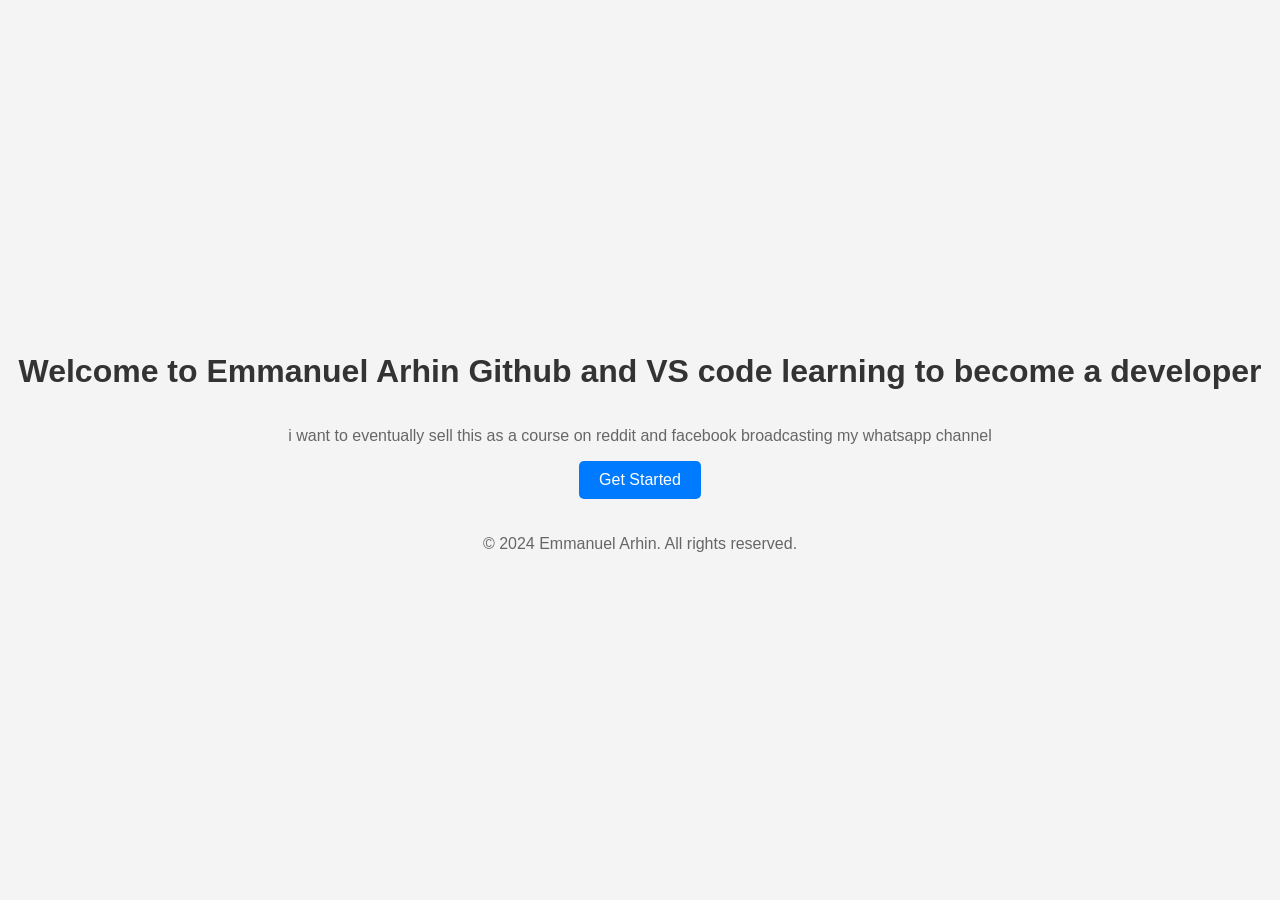
==== index.html @ 630e4eb4 "fix: update footer copyright year to 2024" ====
<!DOCTYPE html>
<html lang="en">
<head>
    <meta charset="UTF-8">
    <meta name="viewport" content="width=device-width, initial-scale=1.0">
    <title>Landing Page</title>
    <style>
        body {
            font-family: Arial, sans-serif;
            margin: 0;
            padding: 0;
            display: flex;
            flex-direction: column;
            align-items: center;
            justify-content: center;
            height: 100vh;
            background-color: #f4f4f4;
        }
        h1 {
            color: #333;
        }
        p {
            color: hsl(0, 0%, 40%);
        }
        .cta-button {
            padding: 10px 20px;
            background-color: #007BFF;
            color: white;
            border: none;
            border-radius: 5px;
            cursor: pointer;
            text-decoration: none;
        }
        footer {
            margin-top: 20px;
            color: #999;
        }
    </style>
</head>
<body>
    <h1>Welcome to Emmanuel Arhin Github and VS code learning to become a developer </h1>
    <p>i want to eventually sell this as a course on reddit and facebook broadcasting my whatsapp channel</p>
    <a href="#" class="cta-button">Get Started</a>
    <footer>
        <p>&copy; 2024 Emmanuel Arhin. All rights reserved.
            
        </p>
    </footer>
</body>
</html>
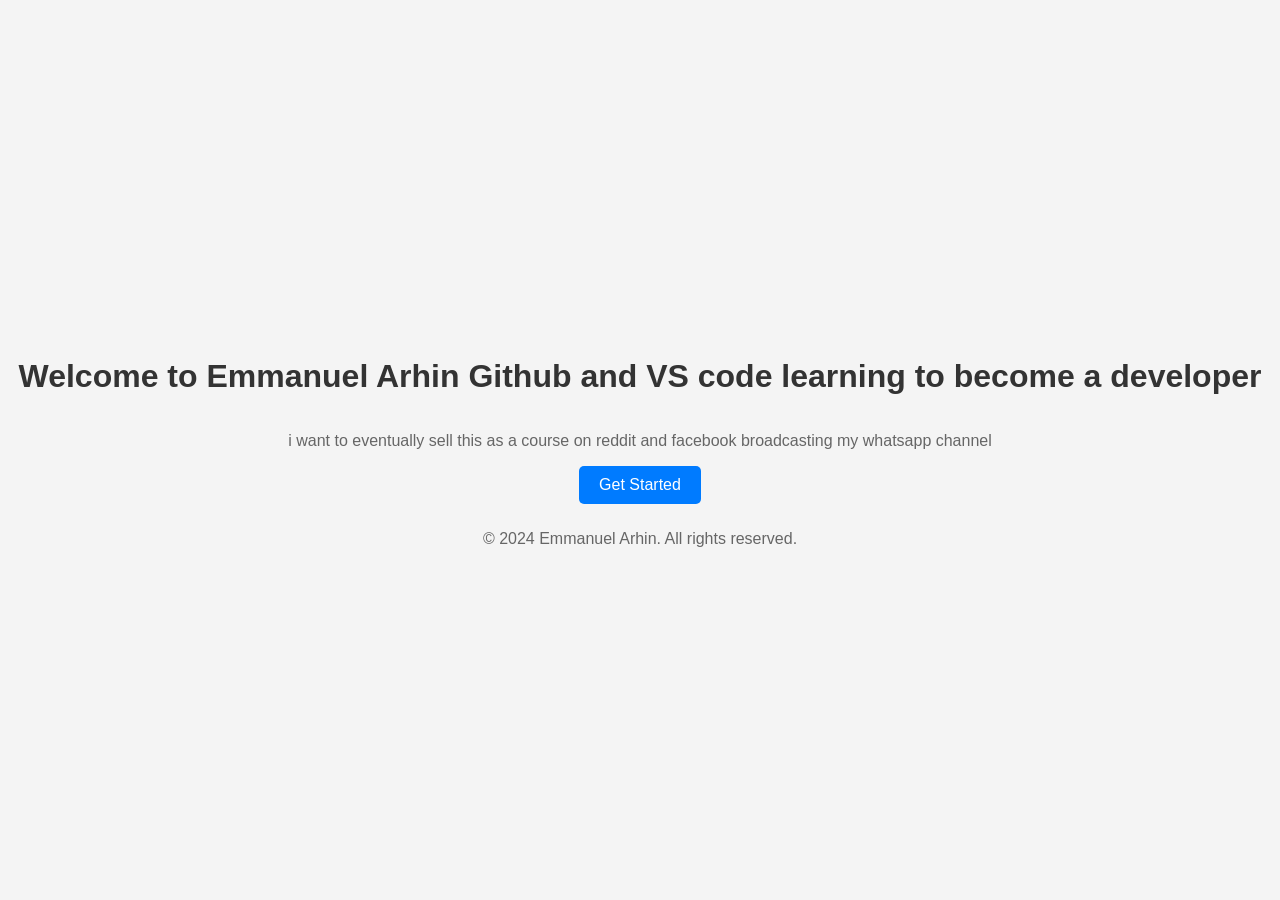
==== commit ac5df51c: "jhg" ====
--- a/index.html
+++ b/index.html
@@ -32,7 +32,7 @@
             text-decoration: none;
         }
         footer {
-            margin-top: 20px;
+            margin-top: 10px;
             color: #999;
         }
     </style>
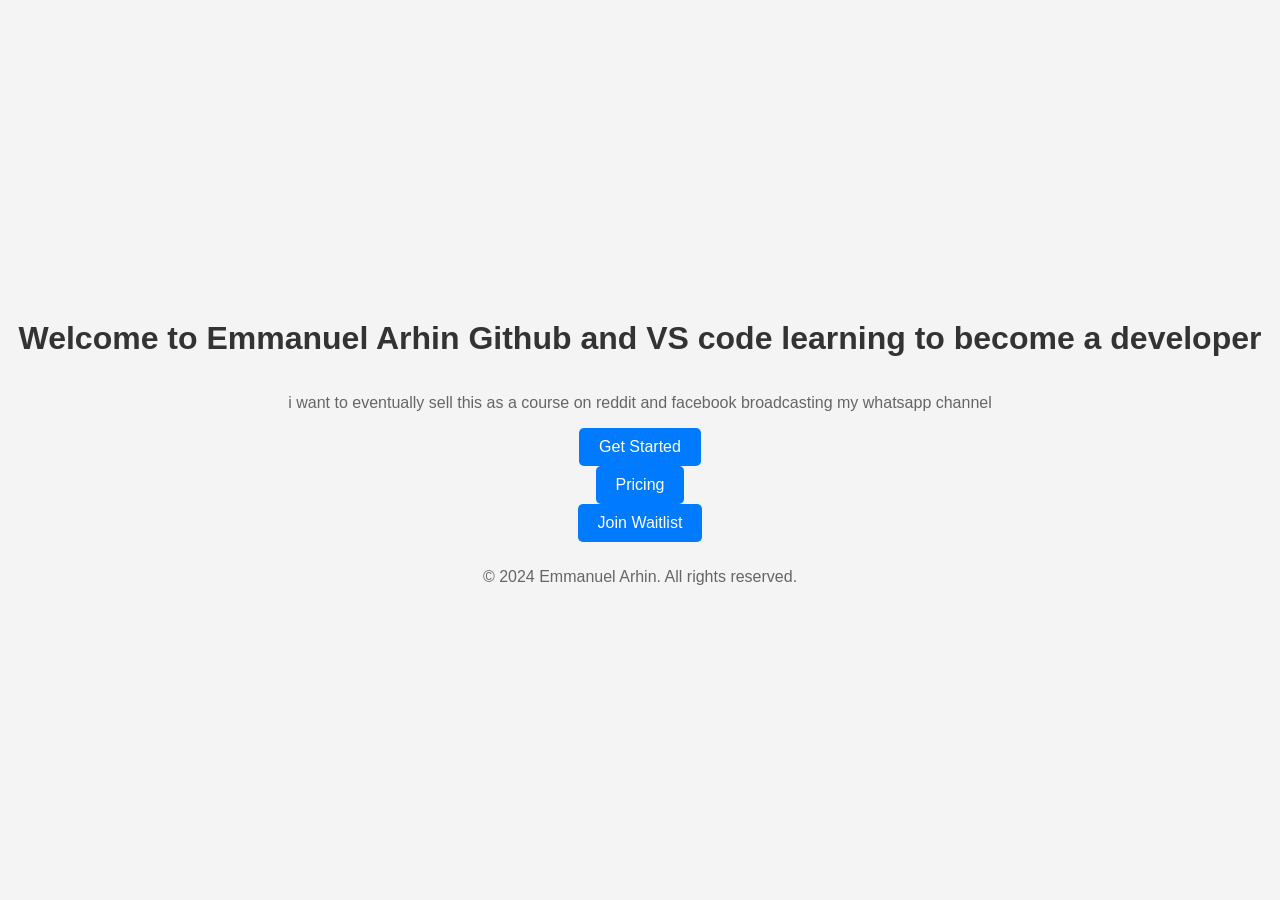
==== commit 267b666c: "Updated HTML pages to include navigation links and created authentication page" ====
--- a/index.html
+++ b/index.html
@@ -40,7 +40,9 @@
 <body>
     <h1>Welcome to Emmanuel Arhin Github and VS code learning to become a developer </h1>
     <p>i want to eventually sell this as a course on reddit and facebook broadcasting my whatsapp channel</p>
-    <a href="#" class="cta-button">Get Started</a>
+    <a href="auth.html" class="cta-button">Get Started</a>
+    <a href="pricing.html" class="cta-button">Pricing</a>
+    <a href="waitlist.html" class="cta-button">Join Waitlist</a>
     <footer>
         <p>&copy; 2024 Emmanuel Arhin. All rights reserved.
             
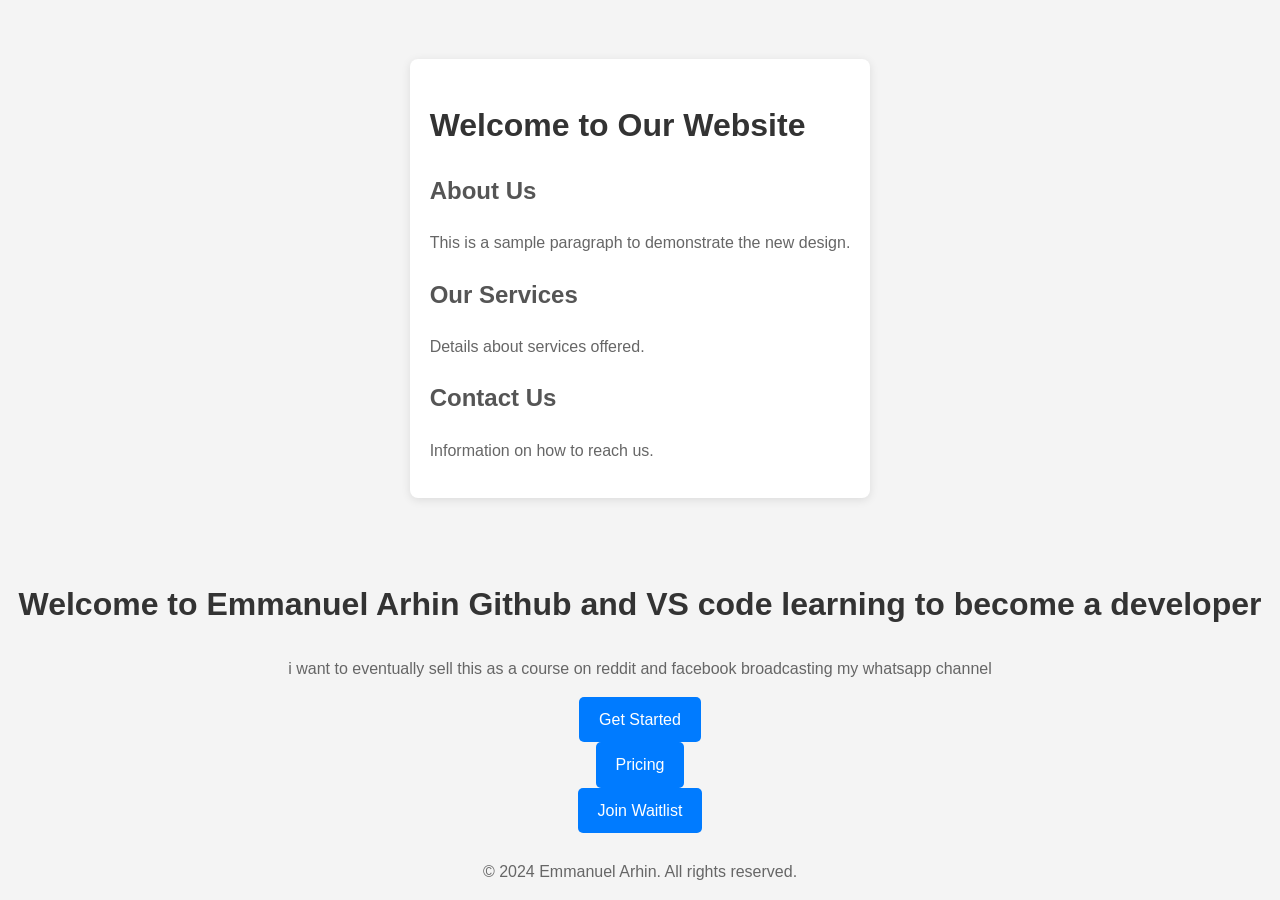
==== commit 75bef076: "feat: enhance HTML structure and styling for improved user experience Updated `auth.html`, `index.ht" ====
--- a/index.html
+++ b/index.html
@@ -1,3 +1,46 @@
+<style>
+    body {
+        font-family: Arial, sans-serif;
+        line-height: 1.6;
+        margin: 0;
+        padding: 20px;
+        background-color: #f4f4f4;
+    }
+
+    h1 {
+        color: #333;
+        margin-bottom: 10px;
+    }
+
+    h2 {
+        color: #555;
+        margin-top: 20px;
+    }
+
+    p {
+        color: #666;
+        margin-bottom: 15px;
+    }
+
+    .container {
+        max-width: 800px;
+        margin: auto;
+        background: white;
+        padding: 20px;
+        border-radius: 8px;
+        box-shadow: 0 2px 10px rgba(0, 0, 0, 0.1);
+    }
+</style>
+
+<div class="container">
+    <h1>Welcome to Our Website</h1>
+    <h2>About Us</h2>
+    <p>This is a sample paragraph to demonstrate the new design.</p>
+    <h2>Our Services</h2>
+    <p>Details about services offered.</p>
+    <h2>Contact Us</h2>
+    <p>Information on how to reach us.</p>
+</div>
 <!DOCTYPE html>
 <html lang="en">
 <head>
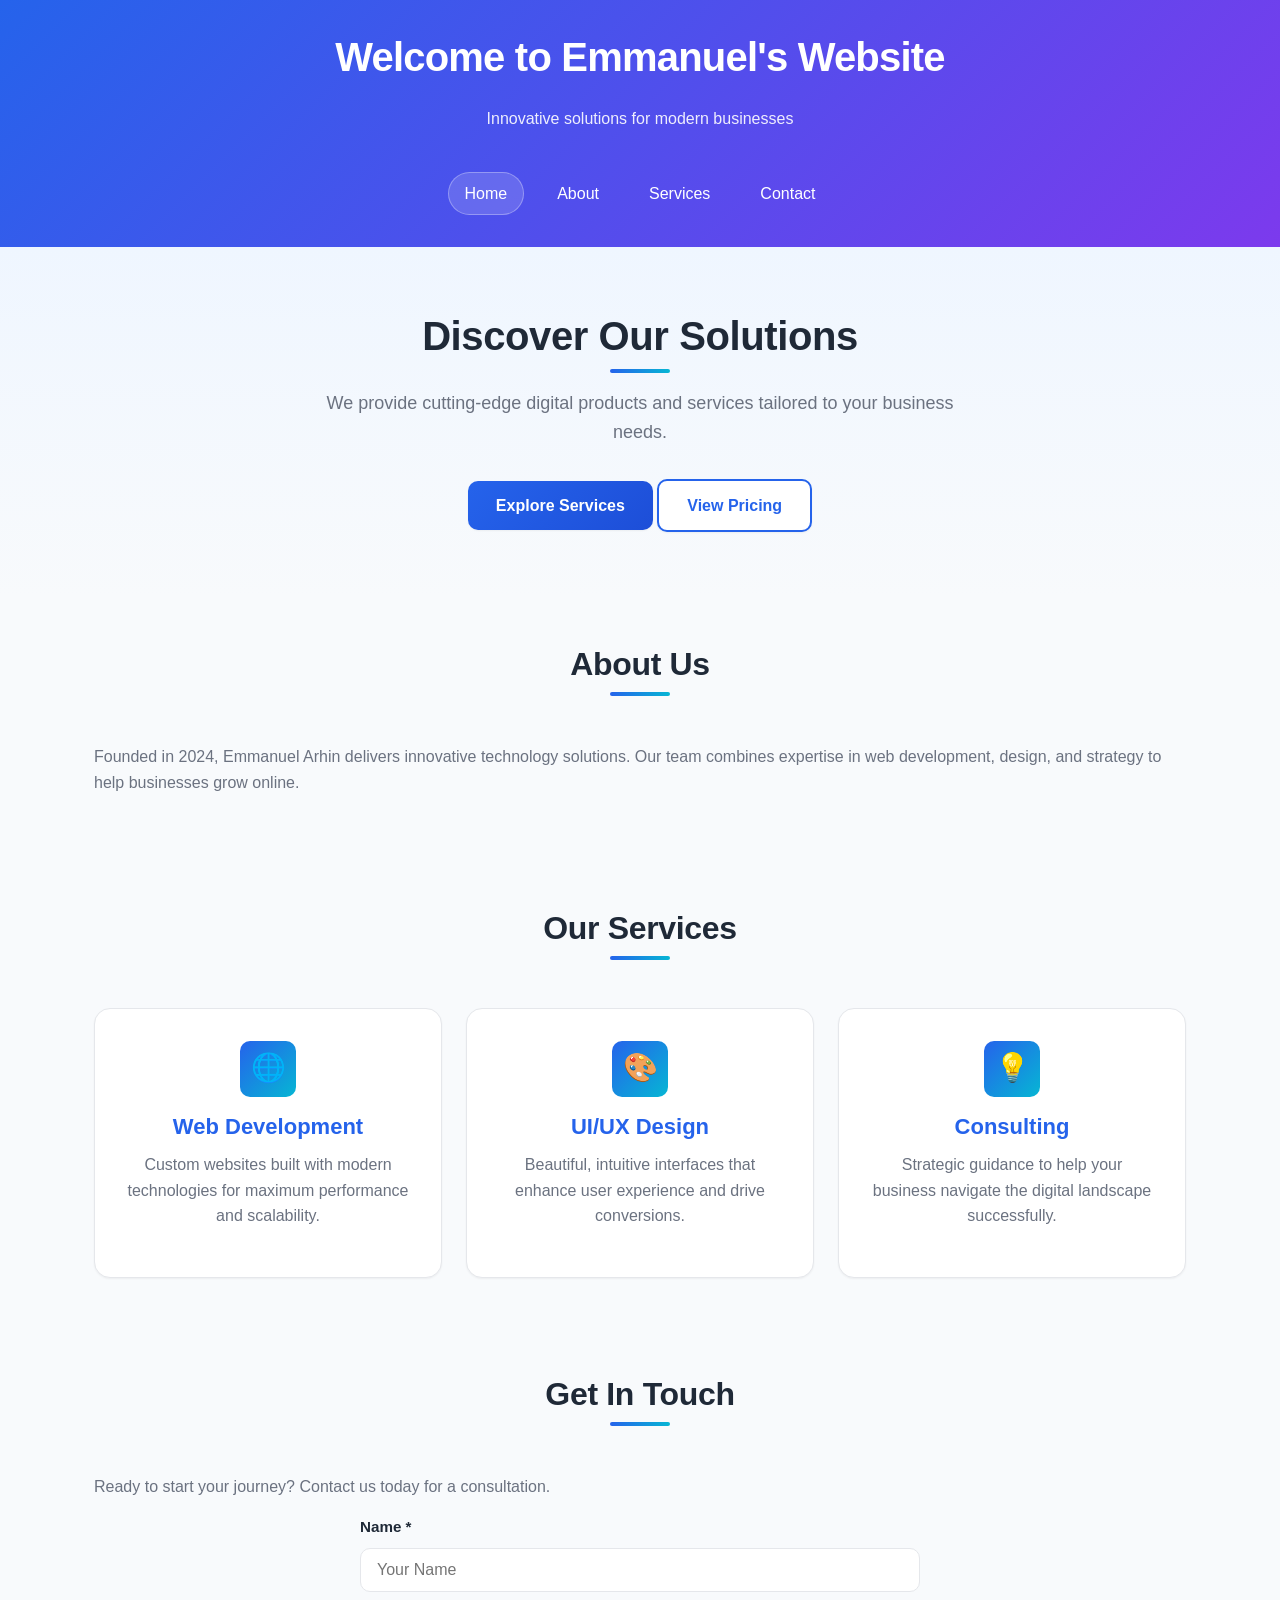
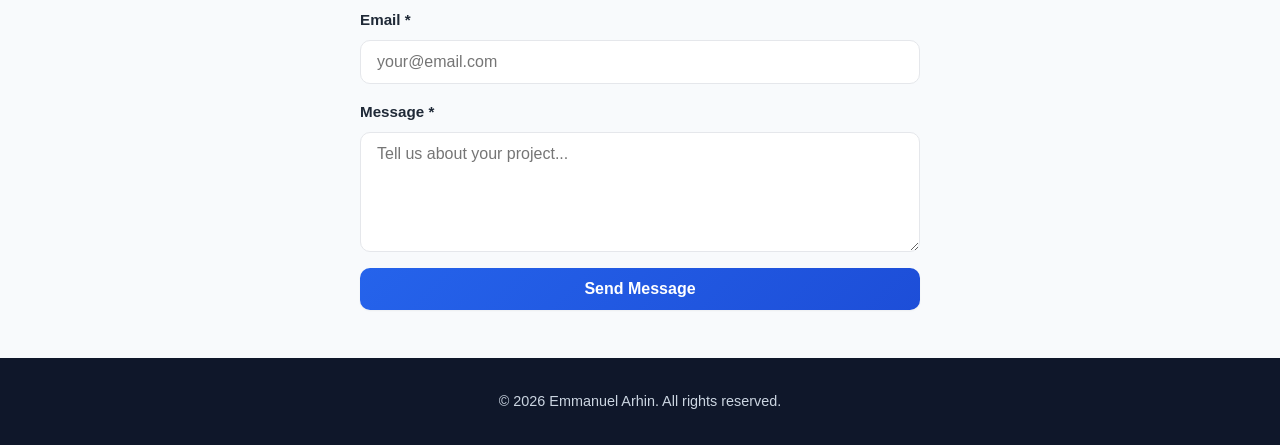
==== commit 43c74657: "feat: redesign all pages with shared design system (issue #8) - Create styles.css with shared design" ====
--- a/index.html
+++ b/index.html
@@ -1,95 +1,86 @@
-<style>
-    body {
-        font-family: Arial, sans-serif;
-        line-height: 1.6;
-        margin: 0;
-        padding: 20px;
-        background-color: #f4f4f4;
-    }
-
-    h1 {
-        color: #333;
-        margin-bottom: 10px;
-    }
-
-    h2 {
-        color: #555;
-        margin-top: 20px;
-    }
-
-    p {
-        color: #666;
-        margin-bottom: 15px;
-    }
-
-    .container {
-        max-width: 800px;
-        margin: auto;
-        background: white;
-        padding: 20px;
-        border-radius: 8px;
-        box-shadow: 0 2px 10px rgba(0, 0, 0, 0.1);
-    }
-</style>
-
-<div class="container">
-    <h1>Welcome to Our Website</h1>
-    <h2>About Us</h2>
-    <p>This is a sample paragraph to demonstrate the new design.</p>
-    <h2>Our Services</h2>
-    <p>Details about services offered.</p>
-    <h2>Contact Us</h2>
-    <p>Information on how to reach us.</p>
-</div>
 <!DOCTYPE html>
 <html lang="en">
 <head>
     <meta charset="UTF-8">
     <meta name="viewport" content="width=device-width, initial-scale=1.0">
-    <title>Landing Page</title>
-    <style>
-        body {
-            font-family: Arial, sans-serif;
-            margin: 0;
-            padding: 0;
-            display: flex;
-            flex-direction: column;
-            align-items: center;
-            justify-content: center;
-            height: 100vh;
-            background-color: #f4f4f4;
-        }
-        h1 {
-            color: #333;
-        }
-        p {
-            color: hsl(0, 0%, 40%);
-        }
-        .cta-button {
-            padding: 10px 20px;
-            background-color: #007BFF;
-            color: white;
-            border: none;
-            border-radius: 5px;
-            cursor: pointer;
-            text-decoration: none;
-        }
-        footer {
-            margin-top: 10px;
-            color: #999;
-        }
-    </style>
+    <title>Landing Page - Emmanuel Arhin</title>
+    <link rel="stylesheet" href="styles.css">
 </head>
 <body>
-    <h1>Welcome to Emmanuel Arhin Github and VS code learning to become a developer </h1>
-    <p>i want to eventually sell this as a course on reddit and facebook broadcasting my whatsapp channel</p>
-    <a href="auth.html" class="cta-button">Get Started</a>
-    <a href="pricing.html" class="cta-button">Pricing</a>
-    <a href="waitlist.html" class="cta-button">Join Waitlist</a>
-    <footer>
-        <p>&copy; 2024 Emmanuel Arhin. All rights reserved.
-            
-        </p>
+    <header class="site-header">
+        <div class="container">
+            <h1>Welcome to Emmanuel's Website</h1>
+            <p>Innovative solutions for modern businesses</p>
+            <nav class="main-nav">
+                <a href="#home" class="active">Home</a>
+                <a href="#about">About</a>
+                <a href="#services">Services</a>
+                <a href="#contact">Contact</a>
+            </nav>
+        </div>
+    </header>
+
+    <main class="content">
+        <section id="home" class="hero-section">
+            <div class="hero-content">
+                <h2>Discover Our Solutions</h2>
+                <p>We provide cutting-edge digital products and services tailored to your business needs.</p>
+                <a href="#services" class="cta-button">Explore Services</a>
+                <a href="pricing.html" class="cta-button secondary">View Pricing</a>
+            </div>
+        </section>
+
+        <section id="about">
+            <div class="container">
+                <h2>About Us</h2>
+                <p>Founded in 2024, Emmanuel Arhin delivers innovative technology solutions. Our team combines expertise in web development, design, and strategy to help businesses grow online.</p>
+            </div>
+        </section>
+
+        <section id="services">
+            <div class="container">
+                <h2>Our Services</h2>
+                <div class="service-cards">
+                    <div class="card">
+                        <div class="icon">🌐</div>
+                        <h3>Web Development</h3>
+                        <p>Custom websites built with modern technologies for maximum performance and scalability.</p>
+                    </div>
+                    <div class="card">
+                        <div class="icon">🎨</div>
+                        <h3>UI/UX Design</h3>
+                        <p>Beautiful, intuitive interfaces that enhance user experience and drive conversions.</p>
+                    </div>
+                    <div class="card">
+                        <div class="icon">💡</div>
+                        <h3>Consulting</h3>
+                        <p>Strategic guidance to help your business navigate the digital landscape successfully.</p>
+                    </div>
+                </div>
+            </div>
+        </section>
+
+        <section id="contact" class="contact-section">
+            <div class="container">
+                <h2>Get In Touch</h2>
+                <p>Ready to start your journey? Contact us today for a consultation.</p>
+                <form>
+                    <label for="name">Name *</label>
+                    <input type="text" id="name" name="name" placeholder="Your Name" required>
+                    <label for="email">Email *</label>
+                    <input type="email" id="email" name="email" placeholder="your@email.com" required>
+                    <label for="message">Message *</label>
+                    <textarea id="message" name="message" placeholder="Tell us about your project..." required></textarea>
+                    <button type="submit" class="cta-button">Send Message</button>
+                </form>
+            </div>
+        </section>
+    </main>
+
+    <footer class="site-footer">
+        <div class="container">
+            <p>&copy; 2026 Emmanuel Arhin. All rights reserved.</p>
+        </div>
     </footer>
 </body>
 </html>
--- a/styles.css
+++ b/styles.css
@@ -0,0 +1,488 @@
+/* =========================================================
+   Shared Design System for the Website
+   Used by: index.html, auth.html, pricing.html,
+            waitlist.html, new_page.html
+   ========================================================= */
+
+:root {
+    --color-primary: #2563eb;
+    --color-primary-dark: #1d4ed8;
+    --color-secondary: #7c3aed;
+    --color-accent: #06b6d4;
+    --color-bg: #f8fafc;
+    --color-surface: #ffffff;
+    --color-text: #1f2937;
+    --color-text-muted: #6b7280;
+    --color-border: #e5e7eb;
+    --color-success: #10b981;
+    --color-warning: #f59e0b;
+    --color-danger: #ef4444;
+    --shadow-sm: 0 1px 2px rgba(0, 0, 0, 0.05);
+    --shadow-md: 0 4px 6px rgba(0, 0, 0, 0.1);
+    --shadow-lg: 0 10px 25px rgba(0, 0, 0, 0.1);
+    --shadow-xl: 0 20px 40px rgba(0, 0, 0, 0.15);
+    --radius-sm: 6px;
+    --radius-md: 10px;
+    --radius-lg: 16px;
+    --radius-full: 9999px;
+    --space-xs: 0.5rem;
+    --space-sm: 0.75rem;
+    --space-md: 1rem;
+    --space-lg: 1.5rem;
+    --space-xl: 2rem;
+    --space-2xl: 3rem;
+    --space-3xl: 4rem;
+    --font-sans: -apple-system, BlinkMacSystemFont, "Segoe UI", Roboto,
+        "Helvetica Neue", Arial, sans-serif;
+    --transition: all 0.25s ease;
+}
+
+* {
+    box-sizing: border-box;
+    margin: 0;
+    padding: 0;
+}
+
+html {
+    scroll-behavior: smooth;
+}
+
+body {
+    font-family: var(--font-sans);
+    font-size: 16px;
+    line-height: 1.6;
+    color: var(--color-text);
+    background-color: var(--color-bg);
+    min-height: 100vh;
+    display: flex;
+    flex-direction: column;
+}
+
+/* --- Typography --- */
+h1, h2, h3, h4 {
+    color: var(--color-text);
+    font-weight: 700;
+    line-height: 1.25;
+    margin-bottom: var(--space-md);
+}
+h1 { font-size: 2.5rem; letter-spacing: -0.02em; }
+h2 { font-size: 2rem; letter-spacing: -0.01em; }
+h3 { font-size: 1.375rem; }
+h4 { font-size: 1.125rem; }
+
+p { color: var(--color-text-muted); margin-bottom: var(--space-md); }
+
+a {
+    color: var(--color-primary);
+    text-decoration: none;
+    transition: var(--transition);
+}
+a:hover { color: var(--color-primary-dark); }
+
+/* --- Layout --- */
+.container {
+    width: 100%;
+    max-width: 1140px;
+    margin: 0 auto;
+    padding: 0 var(--space-lg);
+}
+.content { flex: 1; width: 100%; }
+
+/* --- Header / Nav --- */
+.site-header {
+    background: linear-gradient(135deg, var(--color-primary) 0%, var(--color-secondary) 100%);
+    color: #fff;
+    padding: var(--space-xl) 0;
+    box-shadow: var(--shadow-md);
+}
+.site-header .container {
+    display: flex;
+    flex-direction: column;
+    align-items: center;
+    gap: var(--space-md);
+}
+.site-header h1 {
+    color: #fff;
+    margin-bottom: var(--space-xs);
+    text-align: center;
+}
+.site-header p {
+    color: rgba(255, 255, 255, 0.9);
+    text-align: center;
+    margin-bottom: var(--space-sm);
+}
+.main-nav {
+    display: flex;
+    flex-wrap: wrap;
+    justify-content: center;
+    gap: var(--space-md);
+    margin-top: var(--space-sm);
+}
+.main-nav a {
+    color: #fff;
+    padding: var(--space-xs) var(--space-md);
+    border-radius: var(--radius-full);
+    font-weight: 500;
+    transition: var(--transition);
+    border: 1px solid transparent;
+}
+.main-nav a:hover,
+.main-nav a.active {
+    background: rgba(255, 255, 255, 0.15);
+    border-color: rgba(255, 255, 255, 0.3);
+    color: #fff;
+}
+
+/* --- Hero --- */
+.hero-section {
+    background: linear-gradient(180deg, #eff6ff 0%, var(--color-bg) 100%);
+    padding: var(--space-3xl) 0;
+    text-align: center;
+}
+.hero-content {
+    max-width: 720px;
+    margin: 0 auto;
+    padding: 0 var(--space-lg);
+}
+.hero-content h2 {
+    font-size: 2.5rem;
+    margin-bottom: var(--space-md);
+    color: var(--color-text);
+}
+.hero-content p { font-size: 1.125rem; margin-bottom: var(--space-xl); }
+
+/* --- Sections --- */
+section { padding: var(--space-2xl) 0; }
+
+section h2 {
+    text-align: center;
+    margin-bottom: var(--space-2xl);
+    position: relative;
+    padding-bottom: var(--space-sm);
+}
+section h2::after {
+    content: "";
+    position: absolute;
+    bottom: 0;
+    left: 50%;
+    transform: translateX(-50%);
+    width: 60px;
+    height: 4px;
+    background: linear-gradient(90deg, var(--color-primary), var(--color-accent));
+    border-radius: var(--radius-full);
+}
+/* --- Cards / Services --- */
+.service-cards {
+    display: grid;
+    grid-template-columns: repeat(auto-fit, minmax(260px, 1fr));
+    gap: var(--space-lg);
+}
+.card {
+    background: var(--color-surface);
+    border: 1px solid var(--color-border);
+    border-radius: var(--radius-lg);
+    padding: var(--space-xl);
+    box-shadow: var(--shadow-sm);
+    transition: var(--transition);
+    text-align: center;
+}
+.card:hover {
+    transform: translateY(-4px);
+    box-shadow: var(--shadow-xl);
+    border-color: var(--color-primary);
+}
+.card h3 { color: var(--color-primary); margin-bottom: var(--space-sm); }
+.card .icon {
+    width: 56px;
+    height: 56px;
+    border-radius: var(--radius-md);
+    background: linear-gradient(135deg, var(--color-primary), var(--color-accent));
+    color: #fff;
+    display: inline-flex;
+    align-items: center;
+    justify-content: center;
+    font-size: 1.75rem;
+    margin-bottom: var(--space-md);
+}
+
+/* --- Buttons --- */
+.cta-button,
+button[type="submit"],
+.btn {
+    display: inline-block;
+    padding: 0.75rem 1.75rem;
+    background: linear-gradient(135deg, var(--color-primary), var(--color-primary-dark));
+    color: #fff !important;
+    border: none;
+    border-radius: var(--radius-md);
+    font-size: 1rem;
+    font-weight: 600;
+    cursor: pointer;
+    text-decoration: none;
+    transition: var(--transition);
+    box-shadow: var(--shadow-sm);
+}
+.cta-button:hover,
+button[type="submit"]:hover,
+.btn:hover {
+    transform: translateY(-2px);
+    box-shadow: var(--shadow-lg);
+    background: linear-gradient(135deg, var(--color-primary-dark), var(--color-secondary));
+}
+.cta-button.secondary {
+    background: var(--color-surface);
+    color: var(--color-primary) !important;
+    border: 2px solid var(--color-primary);
+}
+.cta-button.secondary:hover {
+    background: var(--color-primary);
+    color: #fff !important;
+}
+
+/* --- Forms --- */
+form {
+    display: flex;
+    flex-direction: column;
+    gap: var(--space-md);
+    max-width: 480px;
+    margin: 0 auto;
+}
+form label {
+    font-weight: 600;
+    color: var(--color-text);
+    font-size: 0.95rem;
+    margin-bottom: calc(-1 * var(--space-xs));
+}
+input[type="text"],
+input[type="email"],
+input[type="password"],
+input[type="tel"],
+textarea,
+select {
+    width: 100%;
+    padding: 0.75rem 1rem;
+    border: 1px solid var(--color-border);
+    border-radius: var(--radius-md);
+    font-family: inherit;
+    font-size: 1rem;
+    color: var(--color-text);
+    background: var(--color-surface);
+    transition: var(--transition);
+}
+input:focus,
+textarea:focus,
+select:focus {
+    outline: none;
+    border-color: var(--color-primary);
+    box-shadow: 0 0 0 3px rgba(37, 99, 235, 0.15);
+}
+textarea { min-height: 120px; resize: vertical; }
+.contact-section form { max-width: 560px; }
+
+/* --- Auth tabs --- */
+.auth-tabs {
+    display: flex;
+    justify-content: center;
+    gap: var(--space-xs);
+    margin-bottom: var(--space-xl);
+    background: var(--color-bg);
+    padding: var(--space-xs);
+    border-radius: var(--radius-full);
+    max-width: 320px;
+    margin-left: auto;
+    margin-right: auto;
+}
+.auth-tabs button {
+    flex: 1;
+    padding: 0.6rem 1rem;
+    border: none;
+    background: transparent;
+    color: var(--color-text-muted);
+    font-weight: 600;
+    border-radius: var(--radius-full);
+    cursor: pointer;
+    transition: var(--transition);
+}
+.auth-tabs button.active {
+    background: var(--color-primary);
+    color: #fff;
+    box-shadow: var(--shadow-sm);
+}
+.auth-card {
+    background: var(--color-surface);
+    border-radius: var(--radius-lg);
+    padding: var(--space-2xl);
+    box-shadow: var(--shadow-lg);
+    max-width: 460px;
+    margin: 0 auto;
+    border: 1px solid var(--color-border);
+}
+.auth-card h2 { text-align: center; }
+.auth-card h2::after { display: none; }
+.auth-card .subtitle { text-align: center; margin-bottom: var(--space-xl); color: var(--color-text-muted); }
+.auth-meta { text-align: center; margin-top: var(--space-lg); color: var(--color-text-muted); font-size: 0.9rem; }
+.divider {
+    display: flex; align-items: center; gap: var(--space-sm);
+    color: var(--color-text-muted); margin: var(--space-md) 0; font-size: 0.85rem;
+}
+.divider::before,
+.divider::after {
+    content: "";
+    flex: 1;
+    height: 1px;
+    background: var(--color-border);
+}
+/* --- Pricing --- */
+.pricing-cards {
+    display: grid;
+    grid-template-columns: repeat(auto-fit, minmax(260px, 1fr));
+    gap: var(--space-lg);
+    align-items: stretch;
+}
+.pricing-card {
+    background: var(--color-surface);
+    border: 1px solid var(--color-border);
+    border-radius: var(--radius-lg);
+    padding: var(--space-2xl) var(--space-xl);
+    box-shadow: var(--shadow-sm);
+    text-align: center;
+    transition: var(--transition);
+    display: flex;
+    flex-direction: column;
+    gap: var(--space-md);
+}
+.pricing-card:hover {
+    transform: translateY(-6px);
+    box-shadow: var(--shadow-xl);
+}
+.pricing-card.featured {
+    border-color: var(--color-primary);
+    background: linear-gradient(180deg, #eff6ff 0%, var(--color-surface) 60%);
+    transform: scale(1.03);
+}
+.pricing-card .badge {
+    display: inline-block;
+    background: var(--color-primary);
+    color: #fff;
+    font-size: 0.75rem;
+    font-weight: 700;
+    padding: 0.25rem 0.75rem;
+    border-radius: var(--radius-full);
+    text-transform: uppercase;
+    letter-spacing: 0.05em;
+    margin-bottom: var(--space-xs);
+}
+.pricing-card h3 { color: var(--color-text); margin-bottom: 0; }
+.pricing-card .price {
+    font-size: 2.5rem;
+    font-weight: 800;
+    color: var(--color-primary);
+}
+.pricing-card .price small {
+    font-size: 1rem;
+    color: var(--color-text-muted);
+    font-weight: 500;
+}
+.pricing-card ul {
+    list-style: none;
+    text-align: left;
+    margin: var(--space-md) 0;
+    flex: 1;
+}
+.pricing-card ul li {
+    padding: var(--space-xs) 0;
+    color: var(--color-text);
+    border-bottom: 1px dashed var(--color-border);
+    font-size: 0.95rem;
+}
+.pricing-card ul li:last-child { border-bottom: none; }
+.pricing-card ul li::before {
+    content: "✓ ";
+    color: var(--color-success);
+    font-weight: 700;
+    margin-right: 0.4rem;
+}
+
+/* --- Waitlist --- */
+.waitlist-hero {
+    text-align: center;
+    padding: var(--space-3xl) var(--space-lg);
+    background: linear-gradient(135deg, #ede9fe 0%, #eff6ff 100%);
+    border-radius: var(--radius-lg);
+    margin: var(--space-2xl) auto;
+    max-width: 720px;
+}
+.waitlist-hero h2 { margin-bottom: var(--space-md); }
+.waitlist-hero h2::after { display: none; }
+.benefits {
+    list-style: none;
+    display: grid;
+    grid-template-columns: repeat(auto-fit, minmax(220px, 1fr));
+    gap: var(--space-md);
+    margin: var(--space-2xl) 0;
+    padding: 0;
+}
+.benefits li {
+    background: var(--color-surface);
+    border: 1px solid var(--color-border);
+    border-radius: var(--radius-md);
+    padding: var(--space-md);
+    font-weight: 500;
+    text-align: center;
+    box-shadow: var(--shadow-sm);
+}
+.benefits li::before {
+    content: "★ ";
+    color: var(--color-warning);
+}
+
+/* --- Showcase / new page --- */
+.showcase-grid {
+    display: grid;
+    grid-template-columns: repeat(auto-fit, minmax(220px, 1fr));
+    gap: var(--space-md);
+    margin-top: var(--space-xl);
+}
+.swatch {
+    border-radius: var(--radius-md);
+    padding: var(--space-lg);
+    color: #fff;
+    text-align: center;
+    font-weight: 600;
+    box-shadow: var(--shadow-sm);
+}
+.swatch.s1 { background: var(--color-primary); }
+.swatch.s2 { background: var(--color-secondary); }
+.swatch.s3 { background: var(--color-accent); }
+.swatch.s4 { background: var(--color-success); }
+.swatch.s5 { background: var(--color-warning); }
+.swatch.s6 { background: var(--color-danger); }
+
+/* --- Footer --- */
+.site-footer {
+    background: #0f172a;
+    color: #cbd5e1;
+    padding: var(--space-xl) 0;
+    text-align: center;
+    margin-top: auto;
+    font-size: 0.9rem;
+}
+.site-footer p { color: #cbd5e1; margin: 0; }
+
+/* --- Back link --- */
+.back-link {
+    display: inline-block;
+    margin-top: var(--space-xl);
+    color: var(--color-primary);
+    font-weight: 600;
+}
+
+/* --- Responsive --- */
+@media (max-width: 640px) {
+    h1 { font-size: 1.875rem; }
+    h2 { font-size: 1.5rem; }
+    .hero-content h2 { font-size: 1.75rem; }
+    .site-header { padding: var(--space-lg) 0; }
+    section { padding: var(--space-xl) 0; }
+    .pricing-card.featured { transform: none; }
+}
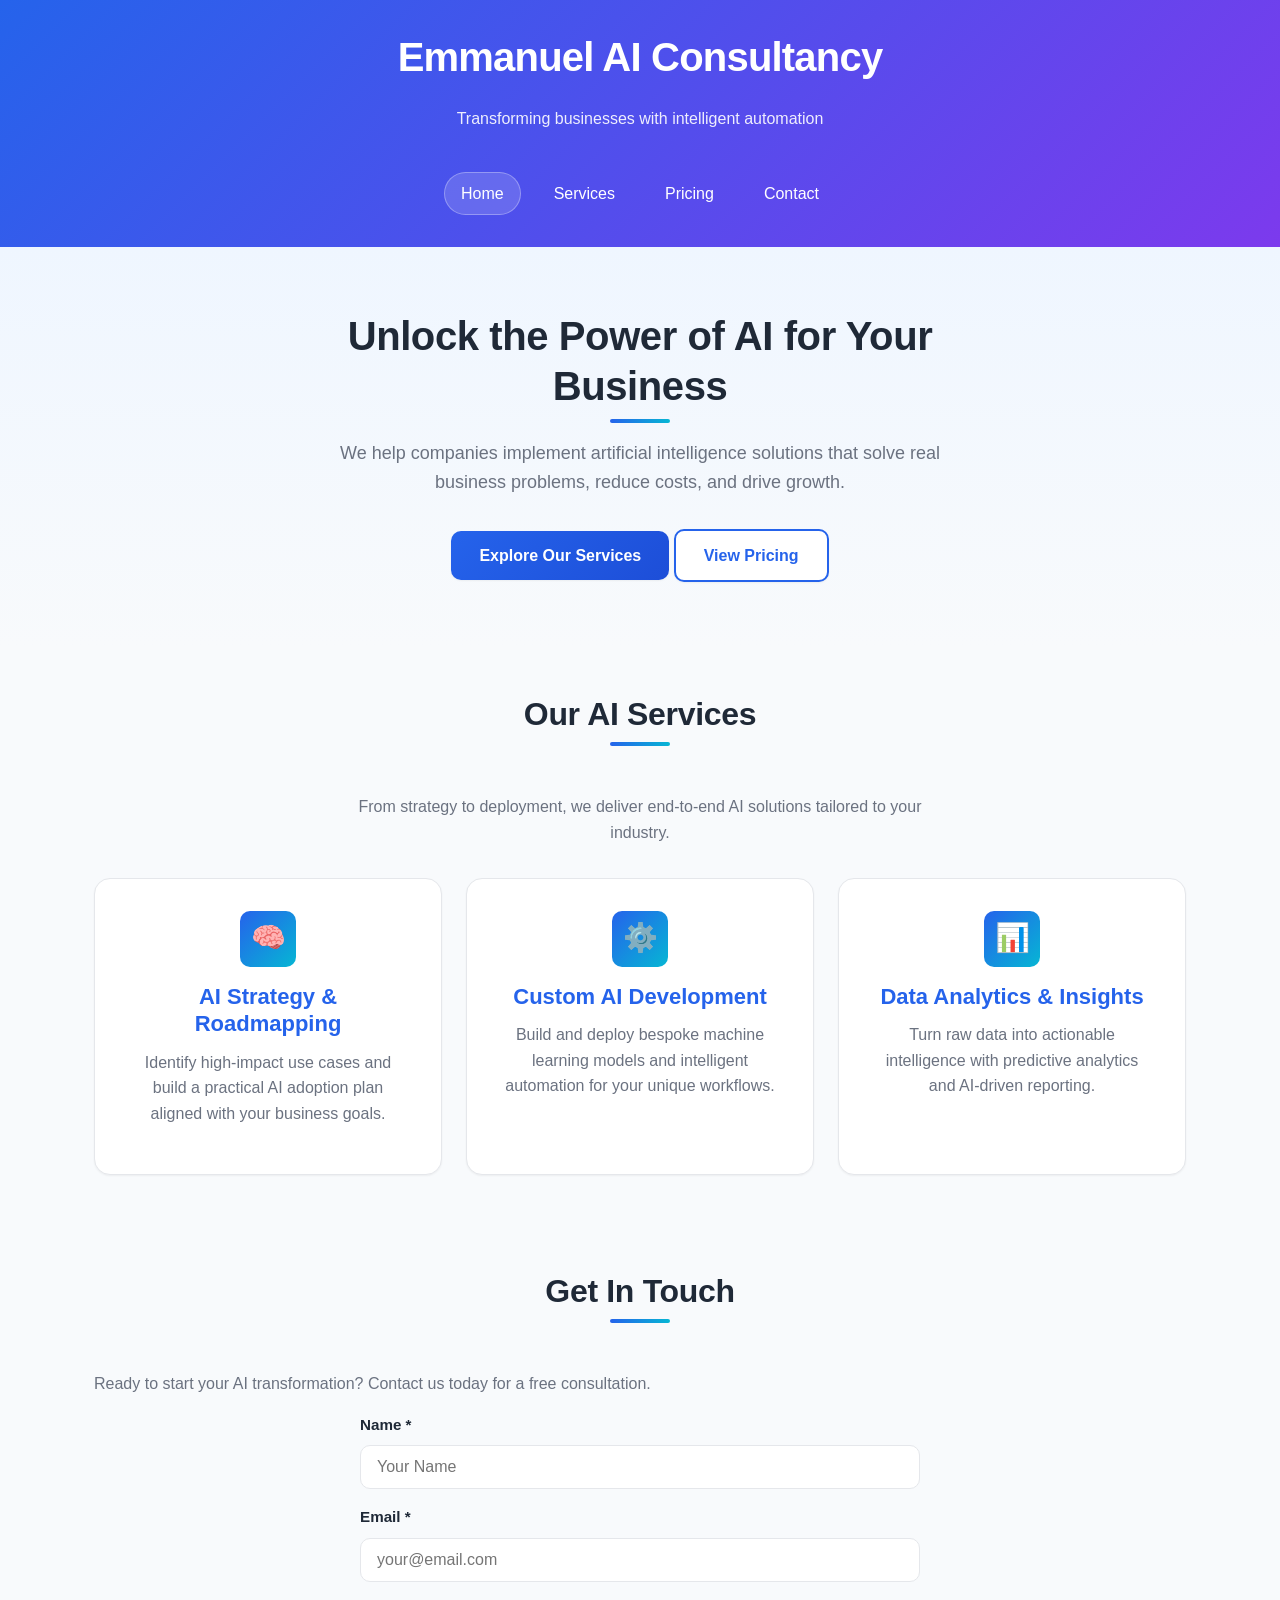
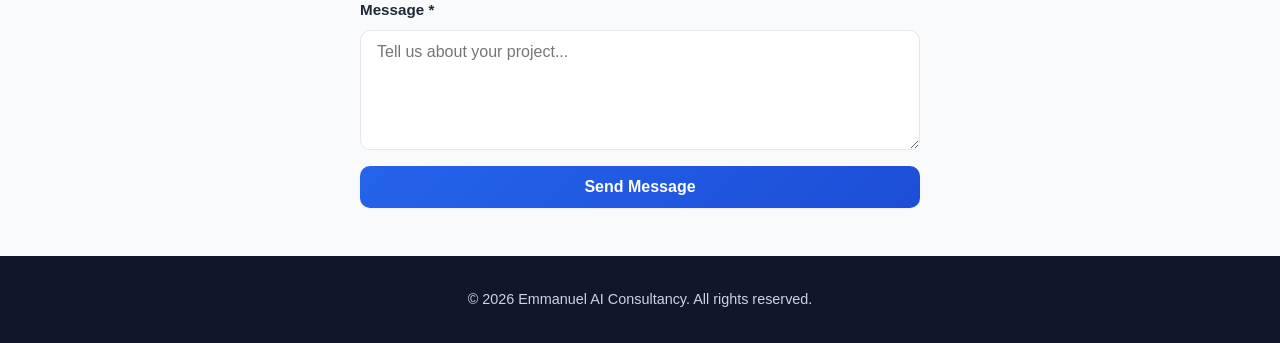
==== commit ad1469f9: "feat: implement AI consultancy identity across all pages (issue #9) - Update all pages to focus on A" ====
--- a/index.html
+++ b/index.html
@@ -3,18 +3,18 @@
 <head>
     <meta charset="UTF-8">
     <meta name="viewport" content="width=device-width, initial-scale=1.0">
-    <title>Landing Page - Emmanuel Arhin</title>
+    <title>Emmanuel AI Consultancy</title>
     <link rel="stylesheet" href="styles.css">
 </head>
 <body>
     <header class="site-header">
         <div class="container">
-            <h1>Welcome to Emmanuel's Website</h1>
-            <p>Innovative solutions for modern businesses</p>
+            <h1>Emmanuel AI Consultancy</h1>
+            <p>Transforming businesses with intelligent automation</p>
             <nav class="main-nav">
                 <a href="#home" class="active">Home</a>
-                <a href="#about">About</a>
                 <a href="#services">Services</a>
+                <a href="#pricing">Pricing</a>
                 <a href="#contact">Contact</a>
             </nav>
         </div>
@@ -23,38 +23,34 @@
     <main class="content">
         <section id="home" class="hero-section">
             <div class="hero-content">
-                <h2>Discover Our Solutions</h2>
-                <p>We provide cutting-edge digital products and services tailored to your business needs.</p>
-                <a href="#services" class="cta-button">Explore Services</a>
+                <h2>Unlock the Power of AI for Your Business</h2>
+                <p>We help companies implement artificial intelligence solutions that solve real business problems, reduce costs, and drive growth.</p>
+                <a href="#services" class="cta-button">Explore Our Services</a>
                 <a href="pricing.html" class="cta-button secondary">View Pricing</a>
-            </div>
-        </section>
-
-        <section id="about">
-            <div class="container">
-                <h2>About Us</h2>
-                <p>Founded in 2024, Emmanuel Arhin delivers innovative technology solutions. Our team combines expertise in web development, design, and strategy to help businesses grow online.</p>
             </div>
         </section>
 
         <section id="services">
             <div class="container">
-                <h2>Our Services</h2>
+                <h2>Our AI Services</h2>
+                <p style="text-align:center; max-width:600px; margin: 0 auto 2rem;">
+                    From strategy to deployment, we deliver end-to-end AI solutions tailored to your industry.
+                </p>
                 <div class="service-cards">
                     <div class="card">
-                        <div class="icon">🌐</div>
-                        <h3>Web Development</h3>
-                        <p>Custom websites built with modern technologies for maximum performance and scalability.</p>
+                        <div class="icon">🧠</div>
+                        <h3>AI Strategy & Roadmapping</h3>
+                        <p>Identify high-impact use cases and build a practical AI adoption plan aligned with your business goals.</p>
                     </div>
                     <div class="card">
-                        <div class="icon">🎨</div>
-                        <h3>UI/UX Design</h3>
-                        <p>Beautiful, intuitive interfaces that enhance user experience and drive conversions.</p>
+                        <div class="icon">⚙️</div>
+                        <h3>Custom AI Development</h3>
+                        <p>Build and deploy bespoke machine learning models and intelligent automation for your unique workflows.</p>
                     </div>
                     <div class="card">
-                        <div class="icon">💡</div>
-                        <h3>Consulting</h3>
-                        <p>Strategic guidance to help your business navigate the digital landscape successfully.</p>
+                        <div class="icon">📊</div>
+                        <h3>Data Analytics & Insights</h3>
+                        <p>Turn raw data into actionable intelligence with predictive analytics and AI-driven reporting.</p>
                     </div>
                 </div>
             </div>
@@ -63,7 +59,7 @@
         <section id="contact" class="contact-section">
             <div class="container">
                 <h2>Get In Touch</h2>
-                <p>Ready to start your journey? Contact us today for a consultation.</p>
+                <p>Ready to start your AI transformation? Contact us today for a free consultation.</p>
                 <form>
                     <label for="name">Name *</label>
                     <input type="text" id="name" name="name" placeholder="Your Name" required>
@@ -79,7 +75,7 @@
 
     <footer class="site-footer">
         <div class="container">
-            <p>&copy; 2026 Emmanuel Arhin. All rights reserved.</p>
+            <p>&copy; 2026 Emmanuel AI Consultancy. All rights reserved.</p>
         </div>
     </footer>
 </body>
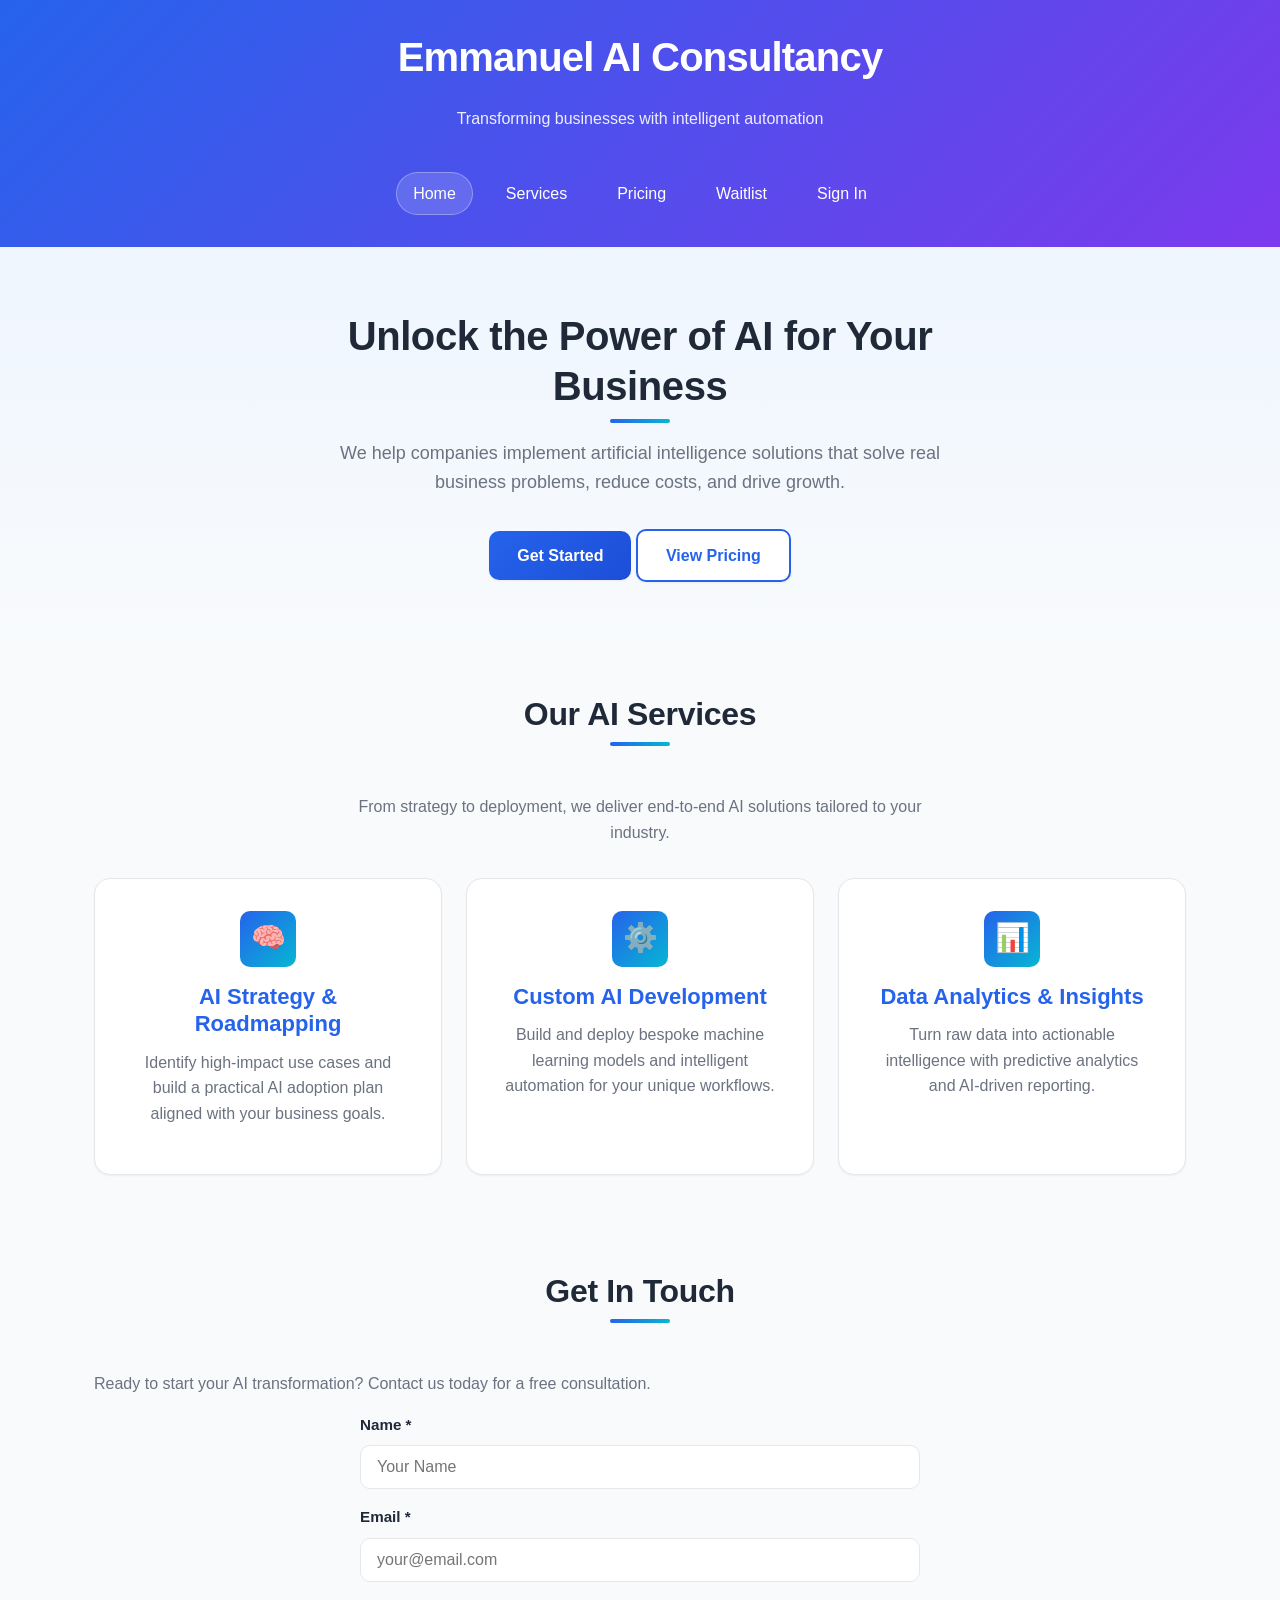
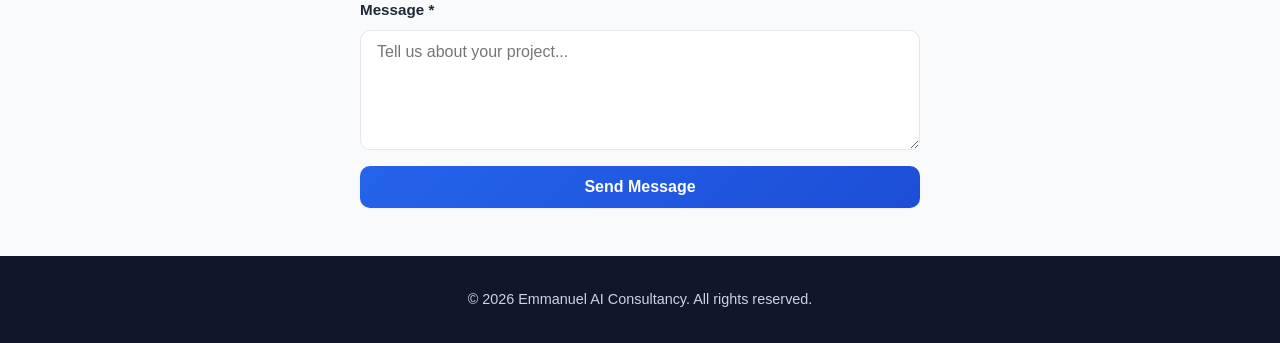
==== commit fead866d: "fix: unify navigation across all pages and restore auth login/signup forms - Rebuild auth.html as a " ====
--- a/index.html
+++ b/index.html
@@ -12,10 +12,11 @@
             <h1>Emmanuel AI Consultancy</h1>
             <p>Transforming businesses with intelligent automation</p>
             <nav class="main-nav">
-                <a href="#home" class="active">Home</a>
-                <a href="#services">Services</a>
-                <a href="#pricing">Pricing</a>
-                <a href="#contact">Contact</a>
+                <a href="index.html" class="active">Home</a>
+                <a href="index.html#services">Services</a>
+                <a href="pricing.html">Pricing</a>
+                <a href="waitlist.html">Waitlist</a>
+                <a href="auth.html">Sign In</a>
             </nav>
         </div>
     </header>
@@ -25,7 +26,7 @@
             <div class="hero-content">
                 <h2>Unlock the Power of AI for Your Business</h2>
                 <p>We help companies implement artificial intelligence solutions that solve real business problems, reduce costs, and drive growth.</p>
-                <a href="#services" class="cta-button">Explore Our Services</a>
+                <a href="auth.html" class="cta-button">Get Started</a>
                 <a href="pricing.html" class="cta-button secondary">View Pricing</a>
             </div>
         </section>
